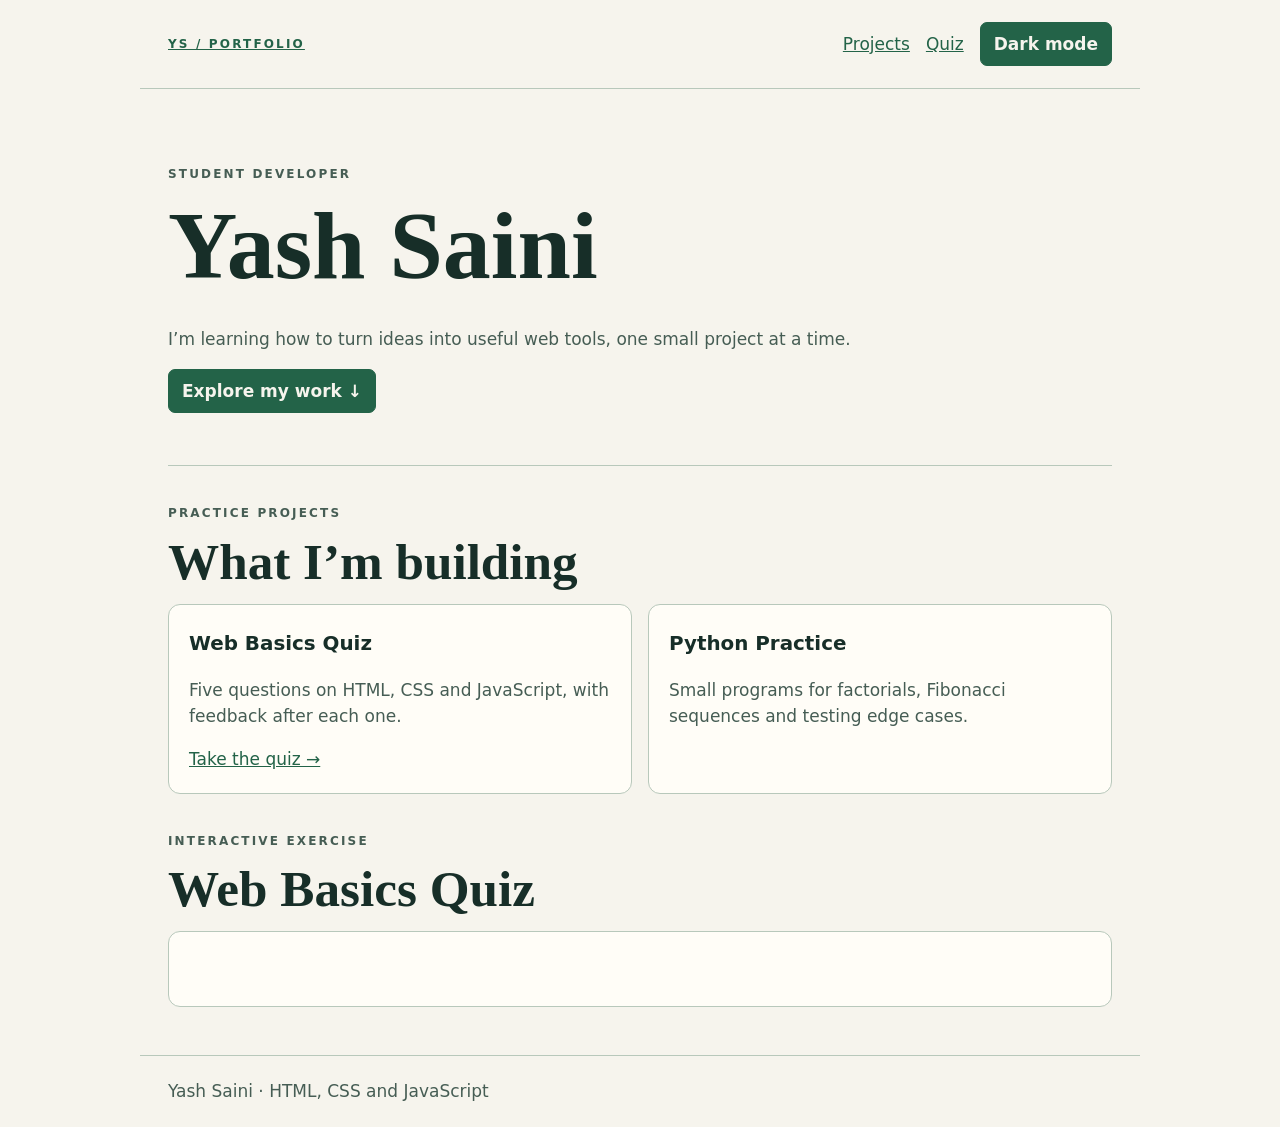
==== index.html @ 396352b4 "Build responsive student portfolio" ====
<!doctype html><html lang="en"><head><meta charset="utf-8"><meta name="viewport" content="width=device-width,initial-scale=1"><title>Yash Saini | Portfolio</title><link rel="stylesheet" href="style.css"></head>
<body><header><a href="#about" class="brand">YS / PORTFOLIO</a><nav><a href="#projects">Projects</a> <a href="#quiz">Quiz</a> <button id="theme" aria-pressed="false">Dark mode</button></nav></header>
<main><section id="about" class="hero"><p class="eyebrow">STUDENT DEVELOPER</p><h1>Yash Saini</h1><p>I’m learning how to turn ideas into useful web tools, one small project at a time.</p><a class="cta" href="#projects">Explore my work ↓</a></section>
<section id="projects"><p class="eyebrow">PRACTICE PROJECTS</p><h2>What I’m building</h2><div class="grid"><article><h3>Web Basics Quiz</h3><p>Five questions on HTML, CSS and JavaScript, with feedback after each one.</p><a href="#quiz">Take the quiz →</a></article><article><h3>Python Practice</h3><p>Small programs for factorials, Fibonacci sequences and testing edge cases.</p></article></div></section>
<section id="quiz"><p class="eyebrow">INTERACTIVE EXERCISE</p><h2>Web Basics Quiz</h2><div class="panel"><p id="progress"></p><h3 id="question"></h3><div id="answers"></div><p id="feedback" aria-live="polite"></p><button id="next" hidden>Next question</button></div></section></main>
<footer>Yash Saini · HTML, CSS and JavaScript</footer></body></html>
---- style.css ----
:root{color-scheme:light;--bg:#f6f4ed;--ink:#172e28;--muted:#465d54;--panel:#fffdf7;--line:#b8c8bb;--accent:#236348}
:root[data-theme=dark]{color-scheme:dark;--bg:#101c18;--ink:#f4f0de;--muted:#bacdc2;--panel:#1a2c25;--line:#466454;--accent:#a5e4bd}
*{box-sizing:border-box}html{scroll-behavior:smooth}body{margin:0;background:var(--bg);color:var(--ink);font:17px/1.55 system-ui,sans-serif}a{color:var(--accent)}header,main,footer{max-width:1000px;margin:auto;padding:22px 28px}header{display:flex;justify-content:space-between;align-items:center;gap:12px;border-bottom:1px solid var(--line)}nav{display:flex;gap:16px;align-items:center;flex-wrap:wrap}.brand,.eyebrow{font-size:.75rem;letter-spacing:.18em;font-weight:800}.hero{padding:42px 0 52px;border-bottom:1px solid var(--line)}h1,h2{font-family:Georgia,serif;line-height:1.05;margin:.1em 0 .3em}h1{font-size:clamp(3rem,8vw,6rem)}h2{font-size:clamp(2rem,5vw,3.2rem)}h3{margin:.2em 0}p{color:var(--muted)}section+section{margin-top:38px}.grid{display:grid;grid-template-columns:repeat(auto-fit,minmax(min(100%, 230px),1fr));gap:16px}article,.panel{padding:20px;background:var(--panel);border:1px solid var(--line);border-radius:12px}.cta,button{background:var(--accent);color:var(--bg);font:inherit;font-weight:650;border:1px solid var(--accent);padding:8px 13px;border-radius:7px;cursor:pointer}.cta{display:inline-block;text-decoration:none}#answers{display:flex;flex-wrap:wrap;gap:8px;margin-top:14px}#answers button{background:var(--panel);color:var(--ink)}button:disabled{opacity:.75;cursor:default}button:focus-visible,a:focus-visible{outline:3px solid var(--accent);outline-offset:3px}footer{margin-top:26px;color:var(--muted);border-top:1px solid var(--line)}
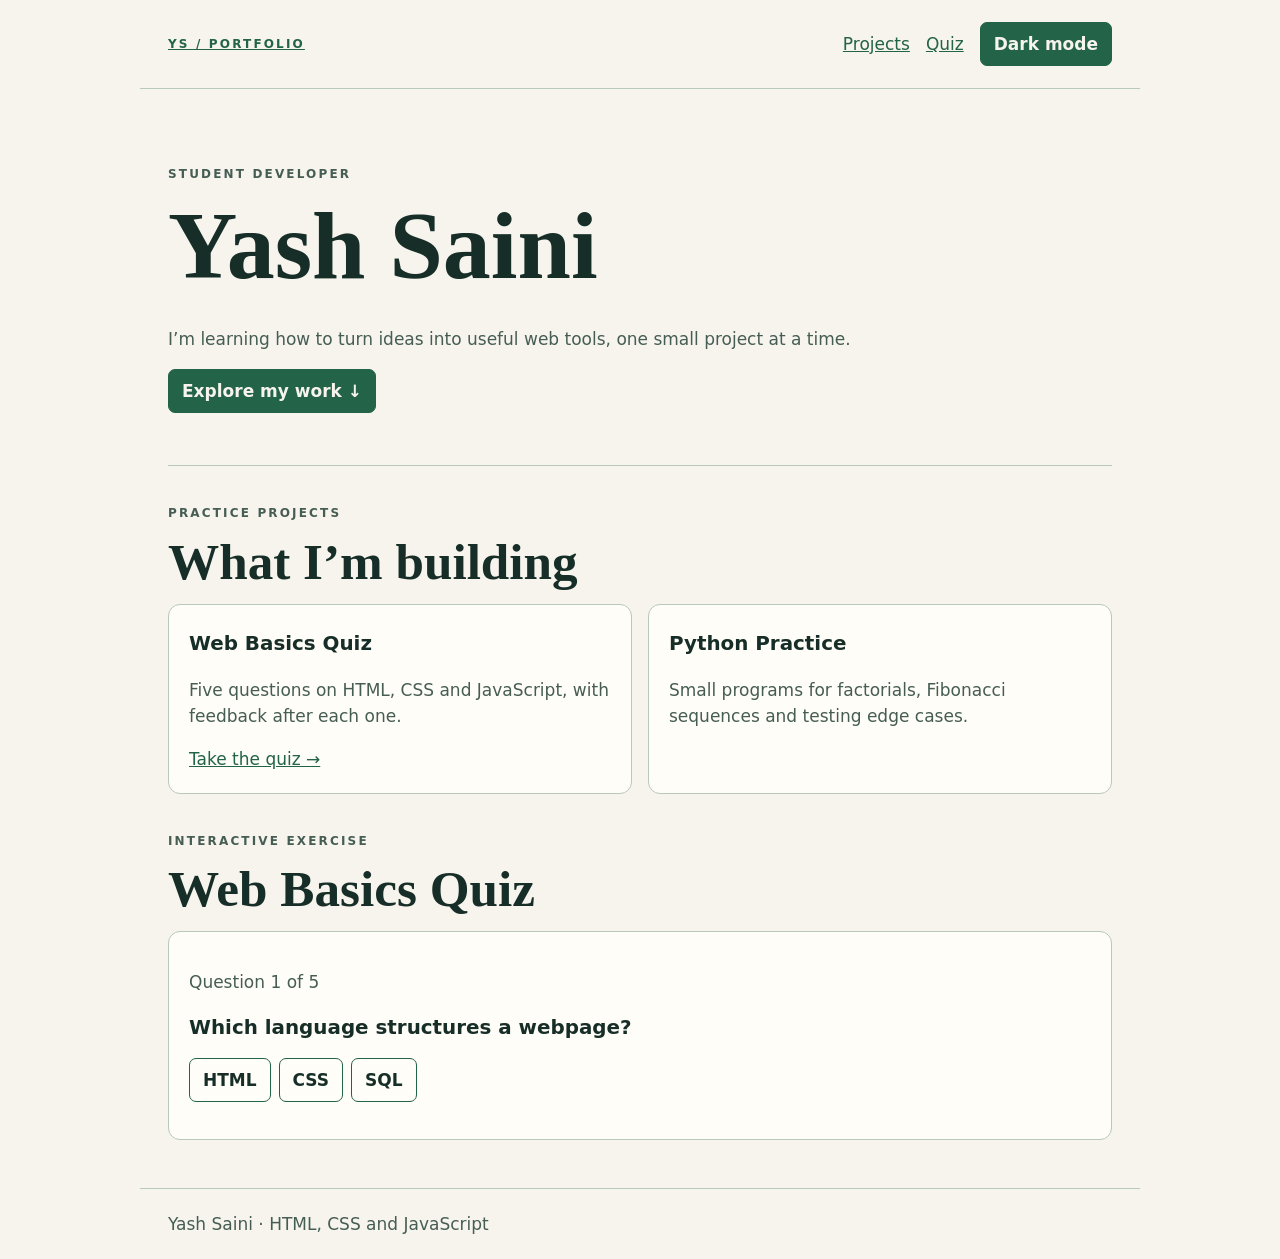
==== commit 47f0abc4: "Add persistent theme and five-question quiz" ====
--- a/index.html
+++ b/index.html
@@ -1,4 +1,4 @@
-<!doctype html><html lang="en"><head><meta charset="utf-8"><meta name="viewport" content="width=device-width,initial-scale=1"><title>Yash Saini | Portfolio</title><link rel="stylesheet" href="style.css"></head>
+<!doctype html><html lang="en"><head><meta charset="utf-8"><meta name="viewport" content="width=device-width,initial-scale=1"><title>Yash Saini | Portfolio</title><link rel="stylesheet" href="style.css"><script defer src="app.js"></script></head>
 <body><header><a href="#about" class="brand">YS / PORTFOLIO</a><nav><a href="#projects">Projects</a> <a href="#quiz">Quiz</a> <button id="theme" aria-pressed="false">Dark mode</button></nav></header>
 <main><section id="about" class="hero"><p class="eyebrow">STUDENT DEVELOPER</p><h1>Yash Saini</h1><p>I’m learning how to turn ideas into useful web tools, one small project at a time.</p><a class="cta" href="#projects">Explore my work ↓</a></section>
 <section id="projects"><p class="eyebrow">PRACTICE PROJECTS</p><h2>What I’m building</h2><div class="grid"><article><h3>Web Basics Quiz</h3><p>Five questions on HTML, CSS and JavaScript, with feedback after each one.</p><a href="#quiz">Take the quiz →</a></article><article><h3>Python Practice</h3><p>Small programs for factorials, Fibonacci sequences and testing edge cases.</p></article></div></section>
